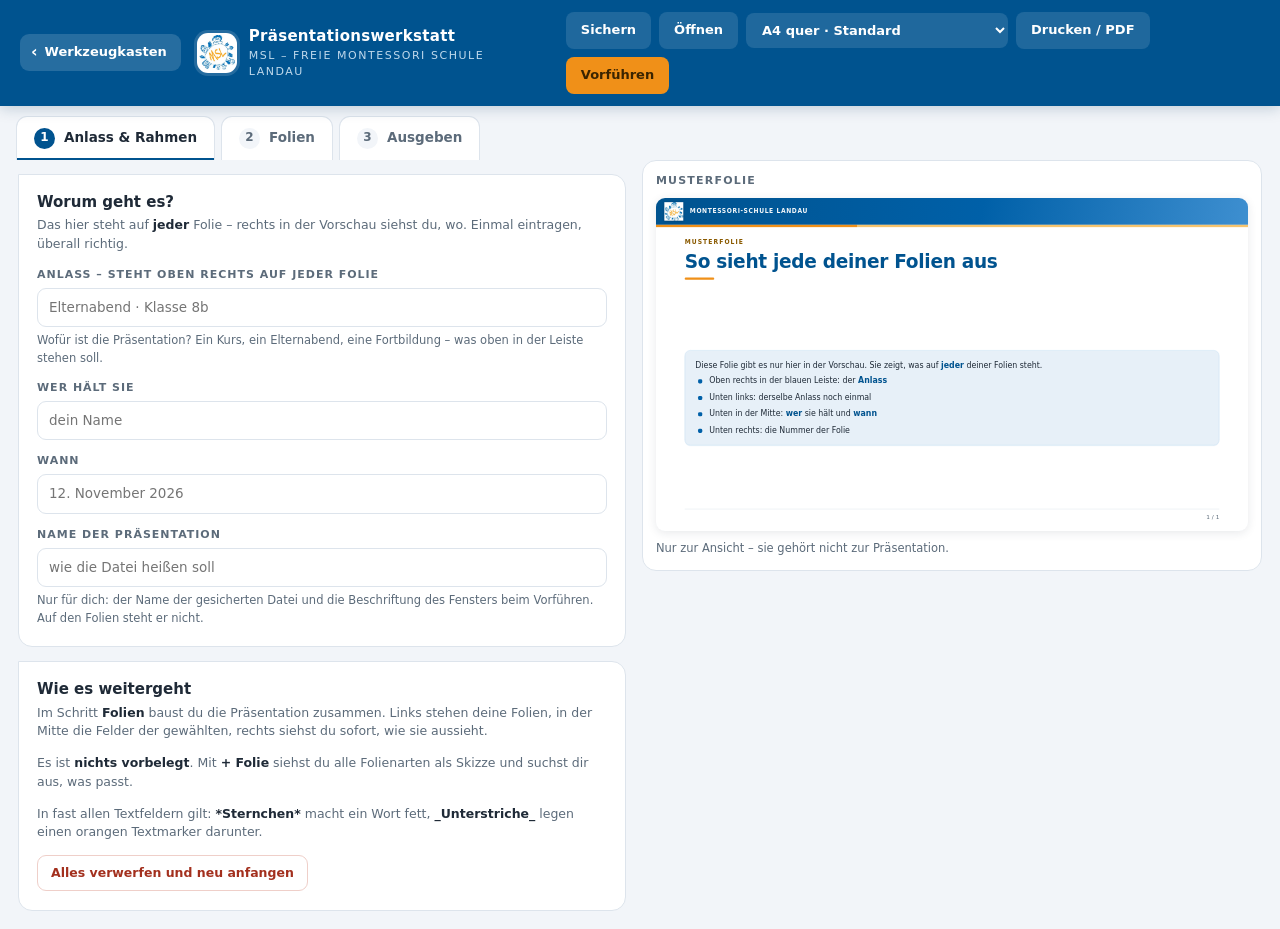
==== dienste/praesentation/index.html @ bc947eb4 "Filme laufen beim Vorfuehren, und Sichern packt ein ZIP Peters Testlauf hat zwei Stellen aufgedeckt," ====
<!DOCTYPE html>
<html lang="de">
<head>
<meta charset="utf-8">
<meta name="viewport" content="width=device-width, initial-scale=1">
<title>Präsentationswerkstatt</title>
<!-- Erst das Haus (Farben, Kopfleiste), dann das Eigene. -->
<link rel="stylesheet" href="../../haus/haus.css">
<link rel="stylesheet" href="app.css">
</head>
<body>

<div id="app">

  <header class="leiste">
    <div class="navi">
      <a class="zurueck" href="../../index.html">
        <span class="pfeil">&lsaquo;</span><span class="wort">Werkzeugkasten</span>
      </a>
      <a class="marke" href="../../index.html" title="Zur Startseite">
        <img id="marke-logo" alt="MSL">
        <div>
          <strong>Präsentationswerkstatt</strong>
          <em>MSL &ndash; Freie Montessori Schule Landau</em>
        </div>
      </a>
    </div>
    <div class="knoepfe">
      <button id="btn-sichern" class="still" title="Die ganze Präsentation als Datei sichern">Sichern</button>
      <button id="btn-oeffnen" class="still" title="Eine gesicherte Präsentation wieder laden">Öffnen</button>
      <input type="file" id="datei" accept=".json,application/json" hidden>
      <select id="format" title="Papierformat für den Ausdruck"></select>
      <button id="btn-drucken" class="still">Drucken / PDF</button>
      <button id="btn-vorfuehren" class="haupt" title="Öffnet die Präsentation in einem neuen Fenster">Vorführen</button>
    </div>
  </header>

  <!-- Kein Assistent, der gängelt: man darf jederzeit überall hin. -->
  <nav class="schritte" id="schritte">
    <button data-schritt="rahmen" class="an"><span class="zahl">1</span> Anlass &amp; Rahmen</button>
    <button data-schritt="folien"><span class="zahl">2</span> Folien</button>
    <button data-schritt="ausgeben"><span class="zahl">3</span> Ausgeben</button>
  </nav>

  <main class="werkstatt" id="werkstatt" data-schritt="rahmen">

    <!-- ---------- Die Folienliste, nur im Schritt 2 ---------- -->
    <aside class="folienleiste" data-fuer="folien" hidden>
      <div class="leistenkopf">
        <h2>Deine Folien</h2>
        <button id="btn-folie-neu" class="werkzeug-haupt" title="Eine Folie hinzufügen">+ Folie</button>
      </div>
      <p class="hinweis klein">
        Anklicken zum Bearbeiten, mit den Pfeilen umsortieren.
        Eine neue Folie kommt hinter die gerade gewählte.
      </p>
      <ol class="folienliste" id="folienliste"></ol>
    </aside>

    <!-- ---------- Die Felder ---------- -->
    <section class="arbeit">

      <!-- Schritt 1 -->
      <div class="block" data-fuer="rahmen">
        <h2>Worum geht es?</h2>
        <p class="hinweis">
          Das hier steht auf <b>jeder</b> Folie &ndash; rechts in der
          Vorschau siehst du, wo. Einmal eintragen, überall richtig.
        </p>
        <div class="feld">
          <label for="r-anlass">Anlass &ndash; steht oben rechts auf jeder Folie</label>
          <input type="text" id="r-anlass" placeholder="Elternabend &middot; Klasse 8b">
          <p class="hinweis klein">
            Wofür ist die Präsentation? Ein Kurs, ein Elternabend, eine
            Fortbildung &ndash; was oben in der Leiste stehen soll.
          </p>
        </div>
        <div class="feld">
          <label for="r-lehrkraft">Wer hält sie</label>
          <input type="text" id="r-lehrkraft" placeholder="dein Name">
        </div>
        <div class="feld">
          <label for="r-datum">Wann</label>
          <input type="text" id="r-datum" placeholder="12. November 2026">
        </div>
        <div class="feld">
          <label for="r-titel">Name der Präsentation</label>
          <input type="text" id="r-titel" placeholder="wie die Datei heißen soll">
          <p class="hinweis klein">
            Nur für dich: der Name der gesicherten Datei und die
            Beschriftung des Fensters beim Vorführen. Auf den Folien
            steht er nicht.
          </p>
        </div>
      </div>

      <div class="block" data-fuer="rahmen">
        <h2>Wie es weitergeht</h2>
        <p class="hinweis">
          Im Schritt <b>Folien</b> baust du die Präsentation zusammen.
          Links stehen deine Folien, in der Mitte die Felder der
          gewählten, rechts siehst du sofort, wie sie aussieht.
        </p>
        <p class="hinweis">
          Es ist <b>nichts vorbelegt</b>. Mit <b>+ Folie</b> siehst du
          alle Folienarten als Skizze und suchst dir aus, was passt.
        </p>
        <p class="hinweis">
          In fast allen Textfeldern gilt: <b>*Sternchen*</b> macht ein
          Wort fett, <b>_Unterstriche_</b> legen einen orangen
          Textmarker darunter.
        </p>
        <button id="btn-ganz-neu" class="werkzeug-warn">Alles verwerfen und neu anfangen</button>
      </div>

      <!-- Schritt 2: die Felder der gewählten Folie, gebaut von app.js -->
      <div class="block" data-fuer="folien" id="folien-editor"></div>

      <!-- Schritt 3 -->
      <div class="block" data-fuer="ausgeben">
        <h2>Vorführen</h2>
        <p class="hinweis">
          <b>Vorführen</b> oben rechts öffnet die fertige Präsentation in
          einem neuen Fenster &ndash; genau so, wie sie auch als Datei
          aussieht. Weiter geht es mit <b>Pfeiltaste</b>, <b>Leertaste</b>
          oder einem Klick irgendwohin.
        </p>
        <p class="hinweis">
          <b>F</b> schaltet auf Vollbild, <b>O</b> zeigt die Übersicht aller
          Folien zum Anspringen, <b>Esc</b> schließt sie wieder.
        </p>
        <p class="hinweis">
          Folien, bei denen du <b>nacheinander aufdecken</b> angehakt hast,
          zeigen ihre Karten einzeln &ndash; jeder Tastendruck eine mehr.
        </p>
      </div>

      <div class="block" data-fuer="ausgeben">
        <h2>Weitergeben und ausdrucken</h2>
        <p class="hinweis">
          <b>Als HTML sichern</b> macht eine einzige Datei, die überall per
          Doppelklick läuft &ndash; ohne Internet, ohne Programm, auch auf
          einem fremden Rechner. Das ist der Weg, eine Präsentation
          weiterzugeben.
        </p>
        <button id="btn-html" class="werkzeug-haupt">Als HTML sichern</button>
        <p class="hinweis" style="margin-top:14px">
          Für Papier oben rechts das Format wählen, dann <b>Drucken / PDF</b>.
          Im Druckdialog: Ziel <b>Als PDF speichern</b>, Ränder <b>keine</b>,
          <b>Hintergrundgrafiken</b> anhaken.
        </p>
        <p class="hinweis">
          Eine Folie ist 16:9, ein A4-Blatt nicht. Auf A4 quer bleibt
          deshalb oben und unten ein weißer Streifen. Wer das nicht
          möchte, nimmt das Format <b>16:9 randlos</b>.
        </p>
        <p class="hinweis">
          Auf dem iPad bitte nicht Safari zum Drucken nehmen &ndash;
          <b>Firefox</b> macht es richtig. Die Erklärung dazu steht unten
          auf der Startseite des Stundenplans.
        </p>
        <p class="hinweis">
          <b>Mit Film:</b> Ein Video bleibt eine eigene Datei &ndash; es wäre
          zu groß, um in der Präsentation zu stecken. Dann kommt beim Sichern
          ein <b>ZIP</b> heraus. Einmal entpacken (Rechtsklick &rarr; Alle
          extrahieren), und alles steht richtig beieinander: die HTML-Datei
          und daneben ein Ordner <b>medien</b> mit dem Film. Beides zusammen
          lassen. Auf dem Ausdruck erscheint das Standbild.
        </p>
      </div>

      <div class="block" data-fuer="ausgeben">
        <h2>Als Vorlage behalten</h2>
        <p class="hinweis">
          Die Werkstatt fängt bewusst leer an. Wenn du einen Aufbau
          hast, den du immer wieder benutzt &ndash; einen Elternabend,
          eine Kursvorstellung, eine Fortbildung &ndash;, dann lege ihn
          einmal an und sichere ihn hier als <b>Vorlage</b>. Beim
          nächsten Mal überschreibst du nur noch die Texte.
        </p>
        <p class="hinweis klein">
          Vorlagen liegen in diesem Browser. Zum Weitergeben an eine
          Kollegin <b>Vorlage als Datei</b> benutzen &ndash; die Datei lässt
          sich per Mail verschicken und hier wieder einlesen. Eingefügte
          Bilder sind darin enthalten; mit vielen Bildern wird die Datei
          entsprechend groß.
        </p>
        <div class="werkzeuge">
          <button id="btn-vorlage-merken" class="werkzeug-haupt">Als Vorlage merken</button>
          <button id="btn-vorlage-datei">Vorlage als Datei</button>
          <button id="btn-vorlage-laden">Vorlage einlesen</button>
          <input type="file" id="vorlage-datei" accept=".json,application/json" hidden>
        </div>
        <div class="vorlagenliste" id="vorlagenliste"></div>
      </div>

      <div class="block" data-fuer="ausgeben">
        <h2>Wo das alles liegt</h2>
        <p class="hinweis">
          Auf diesem Rechner, in diesem Browser &ndash; und sonst nirgends.
          Es gibt keinen Server, der etwas entgegennimmt, und kein Konto.
          Wer die Präsentation woanders braucht, nimmt <b>Sichern</b> oder
          <b>Als HTML sichern</b> und hat sie als Datei.
        </p>
      </div>

    </section>

    <!-- ---------- Die Vorschau ---------- -->
    <aside class="schau">
      <div class="schaukopf">
        <span class="wort" id="schau-titel">Vorschau</span>
        <span class="schau-nr" id="schau-nr"></span>
      </div>
      <div class="schaukasten" id="schaukasten"></div>
      <p class="hinweis klein" id="schau-fuss"></p>
    </aside>

  </main>

</div>

<!-- Die Auswahl der Folienart: Skizze, Name, ein Satz dazu.
     Eine Lehrkraft soll SEHEN, was sie bekommt, und nicht aus
     einem Fachbegriff raten müssen.                          -->
<div class="galerie" id="galerie" hidden>
  <div class="galeriekasten">
    <div class="galeriekopf">
      <h2 id="galerie-titel">Was für eine Folie soll es werden?</h2>
      <button id="galerie-zu" title="Schließen">&times;</button>
    </div>
    <div class="galerierost" id="galerierost"></div>
  </div>
</div>

<!-- Die Auswahl einer Seite aus einem PDF. Miniaturen statt einer
     Zahl zum Eintippen: man weiß meistens nicht, welche Seite man
     braucht – man erkennt sie. -->
<div class="galerie" id="pdfwahl" hidden>
  <div class="galeriekasten">
    <div class="galeriekopf">
      <div>
        <h2 id="pdf-titel">Welche Seite?</h2>
        <p class="hinweis klein" id="pdf-notiz" style="margin:4px 0 0"></p>
      </div>
      <button id="pdf-zu" title="Schließen">&times;</button>
    </div>
    <div class="pdfrost" id="pdfrost"></div>
  </div>
</div>

<!-- Die Dateiwähler liegen einmal hier und werden von dem Feld
     benutzt, das gerade dran ist – siehe app.js. Beim Bild ist
     auch PDF erlaubt: daraus wird dann eine Seite. -->
<input type="file" id="bild-datei" accept="image/*,application/pdf,.pdf" hidden>
<input type="file" id="video-datei" accept="video/*" hidden>

<div id="druck"></div>
<style id="folienstil"></style>
<style id="seitenformat"></style>

<!-- Erst das Logo und die gemeinsamen Druckregeln aus dem Haus,
     dann die Vorgaben, dann Bauer, Motor, Speicher und zuletzt die
     Bedienung. Klassische Skripte in fester Reihenfolge – daten.js
     muss stehen, bevor irgendjemand VORTRAG liest.               -->
<script src="../../haus/marke.js"></script>
<script src="../../haus/drucken.js"></script>
<script src="daten.js"></script>
<script src="folien-design.js"></script>
<script src="bausteine.js"></script>
<script src="vorfuehren.js"></script>
<script src="speicher.js"></script>
<script src="packen.js"></script>
<script src="app.js"></script>

</body>
</html>
---- haus/haus.css ----
/* ============================================================
   HAUS.CSS  –  die Hausfarben der MSL und die Teile, die auf
   jeder Seite gleich aussehen: Kopfleiste, Kachel, Fußnote.

   Das ist die EINZIGE Datei, die sich alle Werkzeuge teilen.
   Was nur ein Werkzeug betrifft, steht in dessen eigenem CSS.

   Die Farben stammen aus dem Schullogo: das Blau der Kinder
   ringsum, das Orange des Schriftzugs in der Mitte.
   ============================================================ */

:root{
  /* ---- Hausfarben ----
     msl-blau       die Erkennungsfarbe, für Flächen und Kacheln
     msl-blau-tief  eine Spur dunkler – nur darauf ist auch kleine
                    weiße Schrift sicher lesbar (8:1 statt 6,5:1),
                    deshalb trägt sie die Kopfleiste
     msl-orange     Akzent: Knopf, Punkt, Markierung.
                    NIEMALS als Schrift auf Weiß – das Verhältnis
                    liegt bei 2,4:1 und ist nicht lesbar.
                    Auf Orange gehört dunkler Text.               */
  --msl-blau:#0060A8;
  --msl-blau-tief:#00538F;
  --msl-blau-hell:#E7F0F8;
  --msl-orange:#F09018;
  --msl-orange-warm:#FFA733;
  --msl-orange-hell:#FDF0DD;

  /* ---- Grundtöne ---- */
  --ink:#1F2A37;
  --muted:#5C6B7A;
  --linie:#DDE4EC;
  --flaeche:#F2F5F9;

  /* Die Werkzeuge sprechen von „Akzent“, nicht von Blau –
     so lässt sich die Hausfarbe hier einmal ändern.        */
  --akzent:var(--msl-blau-tief);
  --akzent-hell:var(--msl-blau-hell);
}

*{ box-sizing:border-box; margin:0; padding:0; }

body{
  font-family:"Segoe UI Variable Text","Segoe UI",system-ui,sans-serif;
  color:var(--ink); background:var(--flaeche);
  font-size:14px; line-height:1.45;
}
button, select, input, textarea{ font:inherit; color:inherit; }

/* ---------- Kopfleiste ---------- */
/* Die blaue Fläche geht über die ganze Breite, ihr Inhalt steht aber
   bündig über dem Seiteninhalt – deshalb dasselbe Maß wie .seite.    */
.leiste{
  display:flex; align-items:center; justify-content:space-between; gap:16px;
  padding:12px max(20px, calc((100% - 1500px) / 2 + 24px));
  background:var(--msl-blau-tief); color:#fff;
  box-shadow:0 2px 14px rgba(0,53,90,.22);
}
/* Links in der Leiste: der Zurück-Knopf und daneben die Marke.
   Die Marke führt immer nach ganz oben (Startseite), der Knopf
   genau eine Ebene zurück – und sagt dazu, wohin.              */
.navi{ display:flex; align-items:center; gap:14px; min-width:0; }

.zurueck{
  display:inline-flex; align-items:center; gap:7px; flex:none;
  padding:9px 14px 9px 11px; border-radius:9px;
  background:rgba(255,255,255,.15); color:#fff; text-decoration:none;
  font-size:13px; font-weight:600; white-space:nowrap;
  transition:background .15s;
}
.zurueck:hover{ background:rgba(255,255,255,.28); }
.zurueck:focus-visible{ outline:2px solid #fff; outline-offset:2px; }
.zurueck .pfeil{ font-size:16px; line-height:1; margin-top:-2px; }

/* Ist die Marke ein Link, führt sie zur Startseite. */
.marke{ display:flex; align-items:center; gap:12px;
        text-decoration:none; color:inherit; border-radius:12px;
        padding:2px 6px 2px 2px; transition:background .15s; }
a.marke:hover{ background:rgba(255,255,255,.10); }
a.marke:focus-visible{ outline:2px solid #fff; outline-offset:2px; }
.marke img{
  width:40px; height:40px; flex:none; display:block;
  border-radius:11px; background:#fff; padding:2px; object-fit:contain;
  box-shadow:0 0 0 3px rgba(255,255,255,.14);
}
.marke strong{ display:block; font-size:15px; letter-spacing:.02em; }
.marke em{
  display:block; font-style:normal; font-size:11px; color:#BFD9EC;
  letter-spacing:.14em; text-transform:uppercase;
}

/* ---------- Kachelseite ----------
   Die Form, die die Startseite und die Stufenauswahl teilen:
   Überschrift, ein Satz Erklärung, darunter die Kacheln.
   Bewusst eine Klasse und kein nacktes <main> – die Werkstatt
   selbst hat ein ganz anderes <main> und soll unberührt bleiben. */
.seite{
  width:100%; max-width:1500px; margin:0 auto;
  padding:48px 24px 44px;
  display:flex; flex-direction:column; gap:30px;
}
.einstieg h1{ font-size:27px; line-height:1.25; letter-spacing:-.01em; }
.einstieg p{ margin-top:10px; color:var(--muted); max-width:52ch; }

/* ---------- Kacheln ----------
   Trägt die Startseite und die Stufenauswahl im Stundenplan. */
/* auto-FILL, nicht auto-fit: die Kachel behält ihre Größe, egal ob
   zwei oder zwanzig danebenstehen. Sonst würden zwei Kacheln sich
   über die ganze Breite aufblasen. Bei 1366 px passen fünf in eine
   Zeile, danach geht es einfach in der nächsten weiter.          */
.kacheln{
  display:grid; gap:18px;
  grid-template-columns:repeat(auto-fill, minmax(240px, 1fr));
}
.kachel{
  display:flex; flex-direction:column; gap:5px;
  padding:24px 22px 20px; border-radius:16px;
  background:#fff; border:1px solid var(--linie);
  text-decoration:none; color:inherit;
  box-shadow:0 1px 3px rgba(31,42,55,.05);
  transition:transform .15s, box-shadow .15s, border-color .15s;
}
a.kachel:hover{
  transform:translateY(-3px);
  border-color:var(--msl-blau);
  box-shadow:0 10px 26px rgba(0,53,90,.15);
}
a.kachel:focus-visible{ outline:3px solid var(--msl-blau); outline-offset:3px; }

.kachel .stufe{ font-size:19px; font-weight:700; letter-spacing:-.01em; }
.kachel .thema{
  font-size:11px; letter-spacing:.14em; text-transform:uppercase;
  color:var(--muted);
}
.kachel .zustand{
  margin-top:auto; padding-top:0; align-self:flex-start;
  font-size:12px; font-weight:600;
  padding:5px 11px; border-radius:999px;
  background:var(--akzent-hell); color:var(--akzent);
}
/* Etwas Luft nach oben, auch wenn die Kachel gerade nicht hoch ist. */
.kachel .thema{ margin-bottom:12px; }

/* Was es noch nicht gibt: sichtbar, aber nicht anklickbar. */
.kachel.wartet{ background:#F7F9FC; border-style:dashed; box-shadow:none; }
.kachel.wartet .stufe{ color:var(--muted); }
.kachel.wartet .zustand{ background:#EBEFF5; color:var(--muted); }

.fussnote{ font-size:12px; color:var(--muted); }

/* ---------- Fußzeile mit ausklappbarem Hinweis ----------
   Benutzt bisher nur die Stufenauswahl des Stundenplans: die
   Eigenheiten der Apple-Geräte betreffen das Drucken, also das
   Werkzeug – nicht das ganze Haus. Deshalb steht dort nur ein
   kleiner Knopf; wer die Hinweise braucht, klickt.
   <details> statt Javascript – das klappt überall und auch, wenn die
   Seite von der Festplatte geöffnet wird.                          */
.fusszeile{ display:flex; flex-direction:column; gap:12px; align-items:flex-start; }

/* Volle Breite, damit die Blase darunter ihre 62 Zeichen ausnutzen
   darf – der Knopf selbst bleibt klein, er ist inline-flex. */
.geraetehinweis{ font-size:12px; width:100%; }
.geraetehinweis > summary{
  display:inline-flex; align-items:center; gap:8px; cursor:pointer;
  list-style:none; padding:7px 13px 7px 9px; border-radius:999px;
  border:1px solid var(--linie); background:#fff; color:var(--akzent);
  font-size:12px; font-weight:600; transition:.15s;
}
.geraetehinweis > summary::-webkit-details-marker{ display:none; }
.geraetehinweis > summary::before{
  content:"i"; flex:none;
  width:17px; height:17px; border-radius:50%;
  background:var(--akzent); color:#fff;
  font-size:11px; font-style:italic; font-weight:700;
  display:grid; place-items:center;
}
.geraetehinweis > summary:hover{ border-color:var(--msl-blau); background:var(--akzent-hell); }
.geraetehinweis > summary:focus-visible{ outline:2px solid var(--msl-blau); outline-offset:2px; }
.geraetehinweis[open] > summary{ background:var(--akzent-hell); border-color:var(--msl-blau); }

.blase{
  position:relative; margin-top:11px; max-width:62ch;
  background:#fff; border:1px solid var(--linie); border-radius:12px;
  padding:16px 18px 17px; box-shadow:0 6px 20px rgba(31,42,55,.10);
  color:var(--ink); font-size:13px; line-height:1.55;
}
/* Die Spitze zeigt auf den Knopf darüber. */
.blase::before{
  content:""; position:absolute; top:-7px; left:24px;
  width:12px; height:12px; background:#fff;
  border-left:1px solid var(--linie); border-top:1px solid var(--linie);
  transform:rotate(45deg);
}
.blase strong{ display:block; margin-bottom:6px; }
.blase p{ margin-bottom:10px; }
.blase p:last-child{ margin-bottom:0; }
.blase ol{ margin:0 0 10px 19px; }
.blase li{ margin-bottom:4px; }

/* ---------- Schmale Geräte ---------- */
@media (max-width:700px){
  .leiste{ padding:10px 14px; }
  .marke img{ width:34px; height:34px; }
  .marke strong{ font-size:14px; }
  .marke em{ font-size:10px; letter-spacing:.10em; }
  .seite{ padding:30px 16px 34px; gap:24px; }
  .navi{ gap:10px; }
  .einstieg h1{ font-size:23px; }
  .kachel{ padding:20px 18px 18px; }
  .kachel .zustand{ padding:8px 14px; font-size:13px; }
}

/* Erst auf dem Handy wird der Zurück-Knopf zum reinen Pfeil – das Wort
   ist der eigentliche Wert, es soll so lange wie möglich stehen bleiben. */
@media (max-width:520px){
  .zurueck{ padding:9px 12px; }
  .zurueck .wort{ display:none; }
}
---- dienste/praesentation/app.css ----
/* ============================================================
   APP.CSS  –  die Bedienoberfläche der Präsentationswerkstatt.

   Farben und Kopfleiste stehen im Haus (haus/haus.css), das
   Aussehen der Folie selbst in folien-design.js. Hier steht nur,
   wie man sie baut.
   ============================================================ */

/* Diese eine Zeile ist wichtiger, als sie aussieht.
   Die Schritte blenden Blöcke mit dem hidden-Attribut aus. Sobald
   ein solcher Block selbst ein "display" mitbringt – die Folienliste
   ist flex, die Auswahl der Folienart ist grid –, gewinnt das eigene
   CSS gegen das hidden des Browsers, und der Block bleibt sichtbar.
   Die Auswahl läge dann dauerhaft über der ganzen Werkstatt.     */
[hidden]{ display:none !important; }

.leiste{ position:sticky; top:0; z-index:40; }

.knoepfe{ display:flex; gap:8px; flex-wrap:wrap; align-items:center; }
.knoepfe select{
  background:rgba(255,255,255,.12); color:#fff; border:none; border-radius:8px;
  padding:9px 12px; font-size:13px; font-weight:600; cursor:pointer;
}
.knoepfe select option{ color:var(--ink); }
.knoepfe button{
  border:none; border-radius:8px; padding:9px 15px; cursor:pointer;
  font-size:13px; font-weight:600; transition:.15s;
}
button.still{ background:rgba(255,255,255,.12); color:#fff; }
button.still:hover{ background:rgba(255,255,255,.22); }
button.haupt{ background:var(--msl-orange); color:#3A2400; }
button.haupt:hover{ background:var(--msl-orange-warm); }
button:disabled{ opacity:.45; cursor:default; }

/* Diese Werkstatt hat FÜNF Knöpfe in der Kopfleiste – zwei mehr als
   die Sitzordnung. Gemessen: bei 1024 px (iPad quer) bricht die
   Reihe um, der Schulname geht auf zwei Zeilen und „Vorführen"
   rutscht in eine zweite Knopfzeile. Deshalb weicht der
   ausgeschriebene Name schon bei 1100 px und nicht erst bei 940.

   Die Regel steht bewusst hier und nicht in haus.css: die anderen
   Werkzeuge haben das Gedränge nicht und sollen davon nichts
   merken.                                                       */
@media (max-width:1100px){ .marke em{ display:none; } }

/* Und unter 820 px reicht auch das nicht mehr: dort bekommen die
   Knöpfe eine eigene Zeile unter der Marke, statt sich rechts
   daneben in zwei Reihen zu stapeln. Dieselbe Grenze wie in der
   Sitzordnung, aus demselben Grund.                            */
@media (max-width:820px){
  .leiste{ flex-wrap:wrap; gap:10px; }
  .knoepfe{ width:100%; }
  .knoepfe select{ flex:1; min-width:130px; }
}

/* ---------- Die drei Schritte ---------- */
.schritte{
  display:flex; gap:6px; padding:10px max(16px, calc((100% - 1900px)/2 + 18px)) 0;
  max-width:1900px; margin:0 auto; flex-wrap:wrap;
}
.schritte button{
  display:flex; align-items:center; gap:9px;
  border:1px solid var(--linie); background:#fff; color:var(--muted);
  border-radius:11px 11px 0 0; border-bottom:none;
  padding:11px 17px; cursor:pointer; font-size:13.5px; font-weight:600;
  transition:.15s;
}
.schritte button:hover{ background:var(--akzent-hell); color:var(--akzent); }
.schritte button .zahl{
  width:21px; height:21px; border-radius:50%; flex:none;
  background:var(--flaeche); color:var(--muted);
  font-size:12px; display:grid; place-items:center;
}
.schritte button.an{ background:#fff; color:var(--ink); box-shadow:0 -2px 0 var(--akzent) inset; }
.schritte button.an .zahl{ background:var(--akzent); color:#fff; }

/* ---------- Aufteilung ----------------------------------------
   Drei Spalten: links die Folien, in der Mitte die Felder der
   gewählten, rechts die Vorschau. Die Vorschau steht rechts und
   nicht unten, weil man beim Tippen hinsehen will, ohne zu rollen.

   Die Folienleiste gibt es nur im Schritt „Folien" – in den
   anderen beiden bleiben zwei Spalten übrig. Gesteuert über
   data-schritt am <main>.                                      */
/* Die Spalten stehen in "fr" und nicht in festen Breiten oder
   Prozent. Das ist der Grund: fr-Spalten teilen nur auf, was da ist,
   und können nie überlaufen – eine Mindestbreite in px täte das,
   sobald das Fenster schmaler wird als die Summe.

   Das Verhältnis ist bewusst fast eins zu eins. Zuerst war die
   Vorschau eine schmale Spalte am Rand; Peters Urteil beim ersten
   Testlauf: der Editor ist zu groß und die Vorschau zu klein. Die
   Eingabefelder brauchen keine 700 px Breite – die Folie schon,
   denn an ihr wird das Ergebnis beurteilt.                      */
.werkstatt{
  display:grid; gap:16px;
  grid-template-columns:minmax(0,1fr) minmax(0,1.02fr);
  padding:0 18px 18px; max-width:1900px; margin:0 auto;
  align-items:start;
}
.werkstatt[data-schritt="folien"]{
  grid-template-columns:232px minmax(0,1fr) minmax(0,1.12fr);
}
/* Sehr breite Fenster: die Eingabefelder werden nicht endlos breit,
   der gewonnene Platz gehört der Vorschau.                      */
@media (min-width:1700px){
  .werkstatt[data-schritt="folien"]{
    grid-template-columns:242px minmax(0,620px) minmax(0,1fr);
  }
  .werkstatt[data-schritt="rahmen"],
  .werkstatt[data-schritt="ausgeben"]{
    grid-template-columns:minmax(0,640px) minmax(0,1fr);
  }
}

.arbeit{ display:flex; flex-direction:column; gap:14px; min-width:0; }

.block{
  background:#fff; border-radius:0 14px 14px 14px; border:1px solid var(--linie);
  padding:17px 18px 19px;
}
.block h2{ font-size:15px; font-weight:700; margin-bottom:3px; }
.block h3{ font-size:13px; font-weight:700; margin-bottom:6px; color:var(--akzent); }
.hinweis{ font-size:12.5px; color:var(--muted); margin-bottom:13px; line-height:1.5; }
.hinweis:last-child{ margin-bottom:0; }
.hinweis b{ color:var(--ink); }
.hinweis.klein{ font-size:11.5px; }

/* ---------- Felder ---------- */
.feld{ margin-bottom:13px; }
.feld:last-child{ margin-bottom:0; }
.feld label{
  display:block; font-size:11px; font-weight:700; letter-spacing:.09em;
  text-transform:uppercase; color:var(--muted); margin-bottom:5px;
}
.feld input[type=text], .feld textarea, .feld select{
  width:100%; border:1px solid var(--linie); border-radius:9px;
  padding:9px 11px; font-size:13.5px; background:#fff;
}
.feld textarea{ resize:vertical; line-height:1.5; font-family:inherit; }
.feld textarea.fest{
  font-family:"Cascadia Mono",Consolas,"Courier New",monospace; font-size:12.5px;
}
.feld input:focus, .feld textarea:focus, .feld select:focus{
  outline:2px solid var(--msl-blau); outline-offset:1px; border-color:transparent;
}
.feld .hinweis{ margin:5px 0 0; }
.feld.schmal{ max-width:200px; }

.haken{ display:flex; align-items:center; gap:8px; font-size:13px; cursor:pointer; }
.haken input{ width:17px; height:17px; flex:none; accent-color:var(--msl-blau); }

.werkzeuge{ display:flex; gap:8px; flex-wrap:wrap; align-items:center; }
.werkzeuge button, button.werkzeug-haupt, button.werkzeug-warn{
  border:1px solid var(--linie); background:#fff; color:var(--ink);
  border-radius:9px; padding:8px 13px; cursor:pointer;
  font-size:12.5px; font-weight:600; transition:.15s;
}
.werkzeuge button:hover{ background:var(--akzent-hell); border-color:var(--msl-blau); }
button.werkzeug-haupt{ background:var(--akzent); border-color:var(--akzent); color:#fff; }
button.werkzeug-haupt:hover{ background:var(--msl-blau); }
button.werkzeug-warn{ color:#A3301E; border-color:#EFCFC9; }
button.werkzeug-warn:hover{ background:#FDF0ED; border-color:#A3301E; }

/* ---------- Die Folienliste ---------- */
.folienleiste{
  background:#fff; border:1px solid var(--linie); border-radius:0 14px 14px 14px;
  padding:14px 13px 15px; position:sticky; top:72px;
  max-height:calc(100vh - 92px); display:flex; flex-direction:column; gap:9px;
}
.leistenkopf{ display:flex; align-items:center; justify-content:space-between; gap:8px; }
.leistenkopf h2{ font-size:15px; font-weight:700; }

.folienliste{ list-style:none; overflow:auto; display:flex; flex-direction:column; gap:5px; }
.folienliste li{
  display:flex; align-items:center; gap:7px;
  border:1px solid var(--linie); border-radius:9px; padding:7px 8px 7px 9px;
  cursor:pointer; transition:.13s; background:#fff;
}
.folienliste li:hover{ border-color:var(--msl-blau); background:var(--akzent-hell); }
.folienliste li.dran{
  border-color:var(--akzent); background:var(--akzent-hell);
  box-shadow:inset 3px 0 0 var(--akzent);
}
.folienliste .nr{
  width:20px; height:20px; flex:none; border-radius:6px;
  background:var(--flaeche); color:var(--muted);
  font-size:11px; font-weight:700; display:grid; place-items:center;
}
.folienliste li.dran .nr{ background:var(--akzent); color:#fff; }
.folienliste .was{ flex:1; min-width:0; }
.folienliste .name{
  font-size:12.5px; font-weight:600; line-height:1.25;
  display:-webkit-box; -webkit-line-clamp:2; -webkit-box-orient:vertical; overflow:hidden;
}
.folienliste .art{ font-size:10px; color:var(--muted); letter-spacing:.06em;
                   text-transform:uppercase; margin-top:2px; }
.folienliste .griffe{ display:flex; flex-direction:column; gap:2px; flex:none; }
.folienliste .griffe button{
  border:none; background:transparent; color:var(--muted); cursor:pointer;
  width:19px; height:14px; border-radius:4px; font-size:10px; line-height:1; padding:0;
}
.folienliste .griffe button:hover{ background:var(--msl-blau); color:#fff; }

/* ---------- Der Editor einer Folie ---------- */
.editorkopf{
  display:flex; align-items:center; justify-content:space-between;
  gap:10px; margin-bottom:12px; flex-wrap:wrap;
}
.editorkopf .art{
  font-size:11px; font-weight:700; letter-spacing:.1em; text-transform:uppercase;
  color:var(--akzent); background:var(--akzent-hell);
  padding:4px 10px; border-radius:999px;
}

/* Die Karten einer Folie: jede ein eigener kleiner Kasten mit
   Griffen. Zusammengeklappt sieht man die Reihenfolge, aufgeklappt
   die Felder – bei sechs Karten wäre alles offen unübersichtlich. */
.kartenliste{ display:flex; flex-direction:column; gap:9px; margin-bottom:11px; }
.kartenkasten{ border:1px solid var(--linie); border-radius:11px; background:#FBFCFE; }
.kartenkopf{
  display:flex; align-items:center; gap:8px; padding:8px 9px 8px 11px; cursor:pointer;
}
.kartenkopf .pfeil{ font-size:10px; color:var(--muted); width:12px; flex:none;
                    transition:transform .15s; }
.kartenkasten.auf .kartenkopf .pfeil{ transform:rotate(90deg); }
.kartenkopf .titel{ flex:1; min-width:0; font-size:12.5px; font-weight:600;
                    white-space:nowrap; overflow:hidden; text-overflow:ellipsis; }
.kartenkopf .punkt{
  width:13px; height:13px; border-radius:4px; flex:none; border:1px solid var(--linie);
}
.kartenkopf .punkt.weiss{ background:#fff; }
.kartenkopf .punkt.blau{ background:#E7F0F8; border-color:#C4DFF2; }
.kartenkopf .punkt.orange{ background:#FDF0DD; border-color:#F3DCAF; }
.kartenkopf .punkt.voll{ background:#00538F; border-color:#00538F; }
.kartenkopf .griffe{ display:flex; gap:2px; flex:none; }
.kartenkopf .griffe button{
  border:none; background:transparent; color:var(--muted); cursor:pointer;
  width:22px; height:22px; border-radius:5px; font-size:11px; padding:0;
}
.kartenkopf .griffe button:hover{ background:var(--msl-blau); color:#fff; }
.kartenkopf .griffe button.weg:hover{ background:#A3301E; }
.kartenfelder{ padding:2px 11px 13px; display:none; }
.kartenkasten.auf .kartenfelder{ display:block; }

/* ---------- Das Bildfeld ---------- */
.bildwahl{ display:flex; gap:12px; align-items:flex-start; }
.bildschau{
  width:132px; height:76px; flex:none; border-radius:9px;
  border:1px solid var(--linie); background:var(--flaeche);
  display:grid; place-items:center; overflow:hidden;
}
.bildschau img{ width:100%; height:100%; object-fit:contain; display:block; }
.bildschau span{ font-size:10.5px; color:var(--muted); text-align:center; padding:0 6px; }
.bildknoepfe{ flex:1; min-width:0; display:flex; flex-wrap:wrap; gap:7px; align-items:flex-start; }
.bildknoepfe button{
  border:1px solid var(--linie); background:#fff; color:var(--ink);
  border-radius:9px; padding:7px 12px; cursor:pointer;
  font-size:12.5px; font-weight:600; transition:.15s;
}
.bildknoepfe button:hover{ background:var(--akzent-hell); border-color:var(--msl-blau); }
.bildknoepfe .hinweis{ width:100%; margin:0; }

/* ---------- Die Vorschau ----------------------------------------
   Klebt unter der Kopfleiste, damit sie beim Tippen sichtbar
   bleibt. 72 px sind die Höhe der Kopfleiste plus etwas Luft.   */
.schau{
  position:sticky; top:72px;
  background:#fff; border:1px solid var(--linie); border-radius:14px;
  padding:12px 13px 13px; display:flex; flex-direction:column; gap:9px;
}
.schaukopf{
  display:flex; align-items:baseline; justify-content:space-between; gap:10px;
  font-size:11px; font-weight:700; letter-spacing:.11em; text-transform:uppercase;
  color:var(--muted);
}
.schaukopf .schau-nr{ letter-spacing:.04em; }
/* Der Kasten hat die Form einer Folie (16:9) und bekommt sie
   hineinskaliert – die Höhe rechnet app.js aus der Breite.     */
.schaukasten{
  position:relative; overflow:hidden; border-radius:9px;
  background:var(--flaeche); box-shadow:0 2px 10px rgba(31,42,55,.10);
}
.schaukasten .folienrahmen{ position:absolute; left:0; top:0; }
.schau .hinweis{ margin:0; }

/* ---------- Die Auswahl der Folienart ---------- */
.galerie{
  position:fixed; inset:0; z-index:200; padding:26px;
  background:rgba(0,53,90,.55); display:grid; place-items:center;
  overflow:auto;
}
.galeriekasten{
  background:#fff; border-radius:16px; padding:20px 22px 24px;
  width:min(980px, 100%); box-shadow:0 24px 60px rgba(0,53,90,.35);
}
.galeriekopf{ display:flex; align-items:center; justify-content:space-between;
              gap:12px; margin-bottom:16px; }
.galeriekopf h2{ font-size:18px; font-weight:700; }
.galeriekopf button{
  border:none; background:var(--flaeche); color:var(--muted); cursor:pointer;
  width:32px; height:32px; border-radius:9px; font-size:19px; line-height:1;
}
.galeriekopf button:hover{ background:#A3301E; color:#fff; }
.galerierost{ display:grid; gap:14px; grid-template-columns:repeat(auto-fill,minmax(200px,1fr)); }
.galeriekachel{
  border:1px solid var(--linie); border-radius:12px; background:#fff;
  padding:12px 13px 14px; cursor:pointer; text-align:left;
  display:flex; flex-direction:column; gap:8px; transition:.15s;
}
.galeriekachel:hover{
  border-color:var(--msl-blau); box-shadow:0 8px 20px rgba(0,53,90,.14);
  transform:translateY(-2px);
}
.galeriekachel svg{ width:100%; height:auto; display:block; border-radius:6px; }
.galeriekachel .name{ font-size:14px; font-weight:700; }
.galeriekachel .was{ font-size:11.5px; color:var(--muted); line-height:1.45; }

/* ---------- Die Seitenauswahl aus einem PDF ----------
   Benutzt denselben Überlagerungskasten wie die Folienauswahl; nur
   der Rost darin ist enger, weil Seiten hochkant sind.          */
.pdfrost{
  display:grid; gap:12px; max-height:66vh; overflow:auto; padding:2px;
  grid-template-columns:repeat(auto-fill, minmax(150px, 1fr));
}
.pdfkachel{
  border:1px solid var(--linie); border-radius:10px; background:#fff;
  padding:8px; cursor:pointer; display:flex; flex-direction:column;
  align-items:center; gap:6px; transition:.15s;
}
.pdfkachel:hover{
  border-color:var(--msl-blau); box-shadow:0 6px 16px rgba(0,53,90,.16);
  transform:translateY(-2px);
}
/* Der Platz für die Miniatur steht von Anfang an – sonst springt
   der Rost, während die Seiten nach und nach fertig werden.     */
.pdfkachel .mini{
  width:100%; aspect-ratio:1 / 1.414; background:var(--flaeche);
  border-radius:5px; display:grid; place-items:center; overflow:hidden;
}
.pdfkachel .mini canvas{ max-width:100%; max-height:100%; display:block; }
.pdfkachel .nr{ font-size:11.5px; font-weight:600; color:var(--muted); }

/* Ein dunkler Vorschauplatz – für Videos, deren Standbild meist
   dunkel ist und auf hellem Grund schwebte.                     */
.bildschau.dunkel{ background:#22303C; }
.bildschau.dunkel span{ color:#C6D3DE; }

/* Wie die Dateien am Ende beieinanderliegen müssen. */
.meldung .baum{
  font-family:"Cascadia Mono",Consolas,"Courier New",monospace;
  font-size:12px; line-height:1.7; background:rgba(255,255,255,.6);
  border-radius:7px; padding:8px 11px; margin:8px 0;
}

/* ---------- Vorlagen ---------- */
.vorlagenliste{ display:flex; flex-direction:column; gap:6px; margin-top:12px; }
.vorlagenliste .vorlage{
  display:flex; align-items:center; gap:9px;
  border:1px solid var(--linie); border-radius:9px; padding:8px 9px 8px 11px;
}
.vorlagenliste .name{ flex:1; min-width:0; font-size:12.5px; font-weight:600; }
.vorlagenliste .wann{ font-size:11px; color:var(--muted); }
.vorlagenliste .leer{ font-size:12px; color:var(--muted); font-style:italic; }

/* Der leere Anfang. Er soll nicht wie ein Fehler aussehen, sondern
   sagen, was als Nächstes zu tun ist.                           */
.folienliste li.leer{ cursor:default; border-style:dashed; background:transparent; }
.schauleer{
  padding:26px 22px; border:1px dashed var(--linie); border-radius:9px;
  background:#fff; color:var(--muted); font-size:13px; line-height:1.55;
}
.schauleer p{ margin-bottom:8px; }
.schauleer p:last-child{ margin-bottom:0; }
.schauleer b{ color:var(--ink); }

/* ---------- Meldungen ---------- */
.meldung{
  border-radius:10px; padding:11px 13px; font-size:12.5px; line-height:1.5;
  margin-bottom:12px;
}
.meldung strong{ display:block; margin-bottom:3px; }
.meldung.gut{ background:#E7F6E2; color:#2C5A22; }
.meldung.schlecht{ background:#FDECE8; color:#8C2A1A; }
.meldung.hinweis{ background:var(--akzent-hell); color:var(--akzent); }

/* ---------- Nur beim Drucken ------------------------------------
   Die Werkstatt verschwindet, die Blätter treten hervor. Genau wie
   beim Stundenplan: gedruckt wird, was in #druck steht.         */
#druck{ display:none; }
@media print{
  #app, .galerie{ display:none !important; }
  #druck{ display:block; }
  body{ background:#fff; }
  .folienrahmen{ break-after:page; page-break-after:always; overflow:hidden; }
  .folienrahmen:last-child{ break-after:auto; page-break-after:auto; }
}

/* ---------- Schmalere Fenster ------------------------------------
   Ab hier wandert die Vorschau nach oben über die Arbeitsfläche.
   Sie bleibt klebrig, wird aber flacher – auf dem iPad quer ist
   die Höhe knapper als die Breite.                              */
@media (max-width:1239px){
  .werkstatt,
  .werkstatt[data-schritt="folien"]{
    grid-template-columns:222px minmax(0,1fr);
  }
  .werkstatt[data-schritt="rahmen"],
  .werkstatt[data-schritt="ausgeben"]{ grid-template-columns:minmax(0,1fr); }
  /* Über beide Spalten hinweg und nach ganz oben. */
  .schau{ grid-column:1 / -1; order:-1; position:static; }
  .schaukasten{ max-width:min(100%, 720px); }
}

@media (max-width:859px){
  .werkstatt,
  .werkstatt[data-schritt="folien"]{ grid-template-columns:minmax(0,1fr); padding:0 14px 16px; }
  /* Die Folienliste wird zu einer flachen Leiste, die man quer
     durchrollt – sonst nähme sie einspaltig den halben Bildschirm. */
  .folienleiste{ position:static; max-height:none; }
  .folienliste{ flex-direction:row; overflow-x:auto; padding-bottom:4px; }
  .folienliste li{ flex:none; width:190px; }
  .schaukasten{ max-width:none; }
  .galerie{ padding:12px; }
}
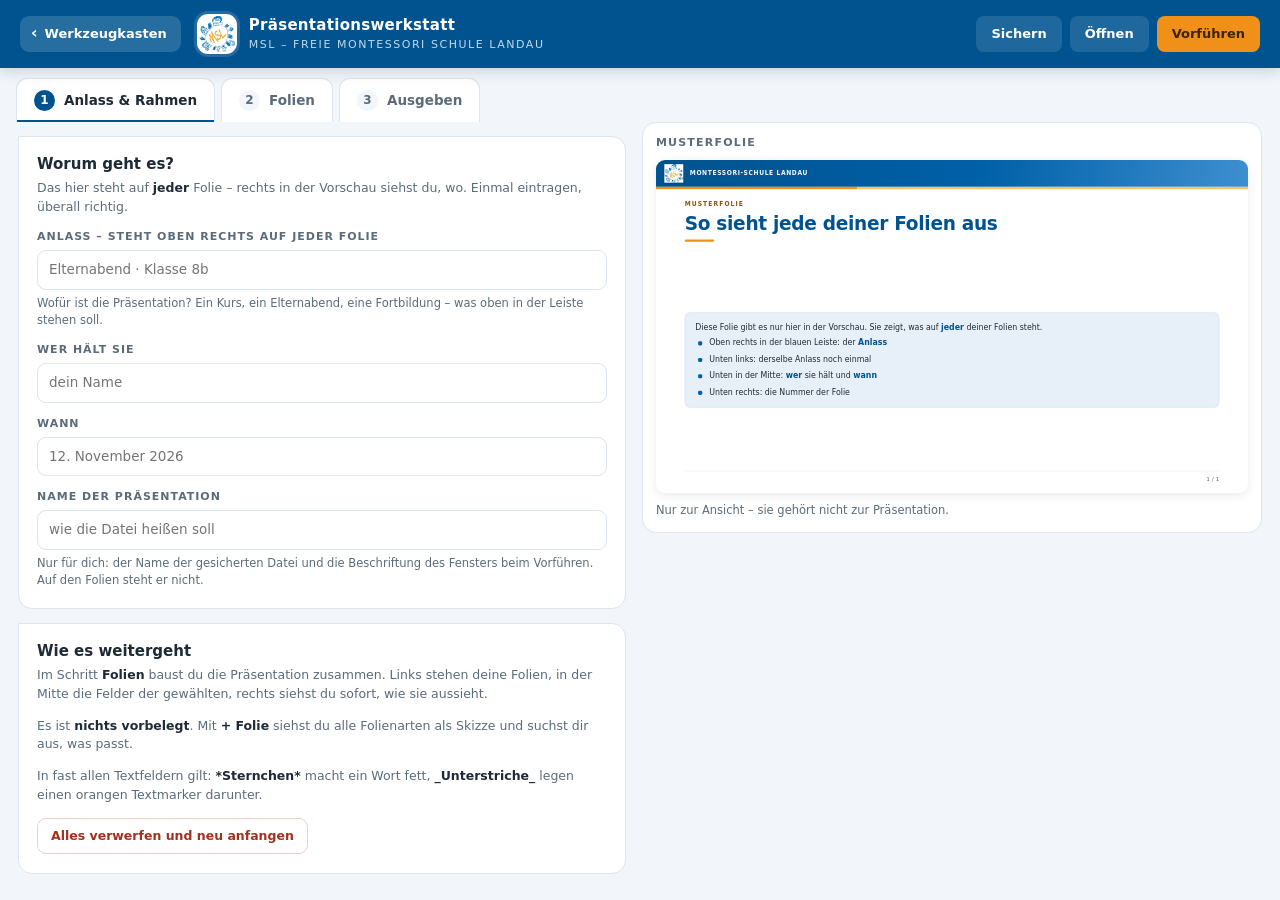
==== commit c99d617d: "Vorfuehrung in der Werkstatt, und der Ausgabe-Weg wird rund Peters Testlauf: "vorfuehren klappt nich" ====
--- a/dienste/praesentation/index.html
+++ b/dienste/praesentation/index.html
@@ -29,9 +29,8 @@
       <button id="btn-sichern" class="still" title="Die ganze Präsentation als Datei sichern">Sichern</button>
       <button id="btn-oeffnen" class="still" title="Eine gesicherte Präsentation wieder laden">Öffnen</button>
       <input type="file" id="datei" accept=".json,application/json" hidden>
-      <select id="format" title="Papierformat für den Ausdruck"></select>
-      <button id="btn-drucken" class="still">Drucken / PDF</button>
-      <button id="btn-vorfuehren" class="haupt" title="Öffnet die Präsentation in einem neuen Fenster">Vorführen</button>
+      <button id="btn-vorfuehren" class="haupt"
+              title="Die Präsentation formatfüllend zeigen">Vorführen</button>
     </div>
   </header>
 
@@ -116,57 +115,60 @@
       <!-- Schritt 2: die Felder der gewählten Folie, gebaut von app.js -->
       <div class="block" data-fuer="folien" id="folien-editor"></div>
 
-      <!-- Schritt 3 -->
+      <!-- Schritt 3 -----------------------------------------------
+           Drei Wege hinaus, nebeneinander und mit dem, was dabei
+           wirklich herauskommt. Vorher lagen Drucken und Format in
+           der Kopfleiste und das Sichern hier unten – Peter beim
+           Testen: "rund ist das nicht".                          -->
       <div class="block" data-fuer="ausgeben">
-        <h2>Vorführen</h2>
-        <p class="hinweis">
-          <b>Vorführen</b> oben rechts öffnet die fertige Präsentation in
-          einem neuen Fenster &ndash; genau so, wie sie auch als Datei
-          aussieht. Weiter geht es mit <b>Pfeiltaste</b>, <b>Leertaste</b>
-          oder einem Klick irgendwohin.
-        </p>
-        <p class="hinweis">
-          <b>F</b> schaltet auf Vollbild, <b>O</b> zeigt die Übersicht aller
-          Folien zum Anspringen, <b>Esc</b> schließt sie wieder.
-        </p>
-        <p class="hinweis">
-          Folien, bei denen du <b>nacheinander aufdecken</b> angehakt hast,
-          zeigen ihre Karten einzeln &ndash; jeder Tastendruck eine mehr.
-        </p>
-      </div>
-
-      <div class="block" data-fuer="ausgeben">
-        <h2>Weitergeben und ausdrucken</h2>
-        <p class="hinweis">
-          <b>Als HTML sichern</b> macht eine einzige Datei, die überall per
-          Doppelklick läuft &ndash; ohne Internet, ohne Programm, auch auf
-          einem fremden Rechner. Das ist der Weg, eine Präsentation
-          weiterzugeben.
-        </p>
-        <button id="btn-html" class="werkzeug-haupt">Als HTML sichern</button>
-        <p class="hinweis" style="margin-top:14px">
-          Für Papier oben rechts das Format wählen, dann <b>Drucken / PDF</b>.
+        <h2>Was drin ist</h2>
+        <div id="inhaltsbild" class="inhaltsbild"></div>
+      </div>
+
+      <div class="block ausgabe" data-fuer="ausgeben">
+        <h2><span class="weg">1</span> Zeigen</h2>
+        <p class="hinweis">
+          Formatfüllend, hier in diesem Fenster. Weiter mit
+          <b>Pfeiltaste</b>, <b>Leertaste</b> oder einem Klick irgendwohin;
+          <b>F</b> schaltet auf Vollbild, <b>O</b> zeigt alle Folien zum
+          Anspringen, <b>Esc</b> beendet.
+        </p>
+        <p class="hinweis">
+          Folien mit <b>nacheinander aufdecken</b> zeigen ihre Karten
+          einzeln &ndash; jeder Tastendruck eine mehr. Filme laufen mit.
+        </p>
+        <button id="btn-zeigen" class="werkzeug-haupt gross">Vorführen</button>
+      </div>
+
+      <div class="block ausgabe" data-fuer="ausgeben">
+        <h2><span class="weg">2</span> Weitergeben</h2>
+        <p class="hinweis">
+          Eine Datei, die überall per Doppelklick läuft &ndash; ohne
+          Internet, ohne Programm, auch auf einem fremden Rechner. Das ist
+          der Weg, eine Präsentation zu verschicken oder auf einen
+          USB-Stick zu legen.
+        </p>
+        <div id="ausgabe-was" class="ausgabe-was"></div>
+        <button id="btn-html" class="werkzeug-haupt gross">Zum Weitergeben sichern</button>
+      </div>
+
+      <div class="block ausgabe" data-fuer="ausgeben">
+        <h2><span class="weg">3</span> Drucken</h2>
+        <p class="hinweis">
+          Für Papier oder ein PDF zum Mitgeben. Filme erscheinen als
+          Standbild &ndash; ein Film auf Papier ist nun einmal ein Bild.
+        </p>
+        <div class="feld schmal">
+          <label for="format">Papierformat</label>
+          <select id="format"></select>
+        </div>
+        <p class="hinweis" id="formathinweis"></p>
+        <p class="hinweis">
           Im Druckdialog: Ziel <b>Als PDF speichern</b>, Ränder <b>keine</b>,
-          <b>Hintergrundgrafiken</b> anhaken.
-        </p>
-        <p class="hinweis">
-          Eine Folie ist 16:9, ein A4-Blatt nicht. Auf A4 quer bleibt
-          deshalb oben und unten ein weißer Streifen. Wer das nicht
-          möchte, nimmt das Format <b>16:9 randlos</b>.
-        </p>
-        <p class="hinweis">
-          Auf dem iPad bitte nicht Safari zum Drucken nehmen &ndash;
-          <b>Firefox</b> macht es richtig. Die Erklärung dazu steht unten
-          auf der Startseite des Stundenplans.
-        </p>
-        <p class="hinweis">
-          <b>Mit Film:</b> Ein Video bleibt eine eigene Datei &ndash; es wäre
-          zu groß, um in der Präsentation zu stecken. Dann kommt beim Sichern
-          ein <b>ZIP</b> heraus. Einmal entpacken (Rechtsklick &rarr; Alle
-          extrahieren), und alles steht richtig beieinander: die HTML-Datei
-          und daneben ein Ordner <b>medien</b> mit dem Film. Beides zusammen
-          lassen. Auf dem Ausdruck erscheint das Standbild.
-        </p>
+          <b>Hintergrundgrafiken</b> anhaken. Auf dem iPad bitte nicht
+          Safari nehmen &ndash; <b>Firefox</b> macht es richtig.
+        </p>
+        <button id="btn-drucken" class="werkzeug-haupt gross">Drucken / PDF</button>
       </div>
 
       <div class="block" data-fuer="ausgeben">
@@ -231,6 +233,15 @@
     </div>
     <div class="galerierost" id="galerierost"></div>
   </div>
+</div>
+
+<!-- Hier findet die Vorführung statt: eine Überlagerung über der
+     ganzen Werkstatt. Nicht in einem zweiten Fenster – dort sind die
+     Videos nicht abspielbar, weil ihre Adressen nur in dem Dokument
+     gelten, das sie erzeugt hat. Siehe vorfuehren.js. -->
+<div id="buehnenraum" hidden>
+  <div id="buehne"></div>
+  <button id="buehne-zu" title="Beenden (Esc)">&times;</button>
 </div>
 
 <!-- Die Auswahl einer Seite aus einem PDF. Miniaturen statt einer
--- a/dienste/praesentation/app.css
+++ b/dienste/praesentation/app.css
@@ -352,6 +352,43 @@
   font-size:12px; line-height:1.7; background:rgba(255,255,255,.6);
   border-radius:7px; padding:8px 11px; margin:8px 0;
 }
+
+/* ---------- Die drei Wege hinaus ---------- */
+.block.ausgabe h2{ display:flex; align-items:center; gap:9px; margin-bottom:8px; }
+.block.ausgabe h2 .weg{
+  width:22px; height:22px; flex:none; border-radius:50%;
+  background:var(--akzent); color:#fff;
+  font-size:12px; font-weight:700; display:grid; place-items:center;
+}
+button.gross{ padding:11px 18px; font-size:14px; margin-top:4px; }
+
+.inhaltsbild{ display:flex; flex-wrap:wrap; gap:8px; }
+.zaehlkachel{
+  background:var(--akzent-hell); color:var(--akzent);
+  border-radius:999px; padding:6px 14px; font-size:12.5px; font-weight:600;
+}
+.zaehlkachel b{ font-size:15px; margin-right:3px; }
+.inhaltsbild .hinweis{ width:100%; }
+
+/* Was beim Weitergeben herauskommt – als Dateibaum, damit man es
+   sieht statt es zu lesen.                                      */
+.ausgabe-was .baum, .meldung .baum{
+  font-family:"Cascadia Mono",Consolas,"Courier New",monospace;
+  font-size:12px; line-height:1.7; background:var(--flaeche);
+  border-radius:7px; padding:9px 12px; margin:0 0 10px;
+}
+.meldung .baum{ background:rgba(255,255,255,.6); margin:8px 0; }
+
+/* ---------- Der Vorführraum ----------
+   Liegt über der ganzen Werkstatt. Das meiste bringt der Motor
+   selbst mit (vorfuehren.js); hier steht nur der Schließknopf. */
+#buehne-zu{
+  position:fixed; right:18px; top:14px; z-index:60;
+  border:none; border-radius:50%; width:38px; height:38px;
+  background:rgba(255,255,255,.85); color:#00538F;
+  font-size:22px; line-height:1; cursor:pointer;
+}
+#buehne-zu:hover{ background:#fff; }
 
 /* ---------- Vorlagen ---------- */
 .vorlagenliste{ display:flex; flex-direction:column; gap:6px; margin-top:12px; }
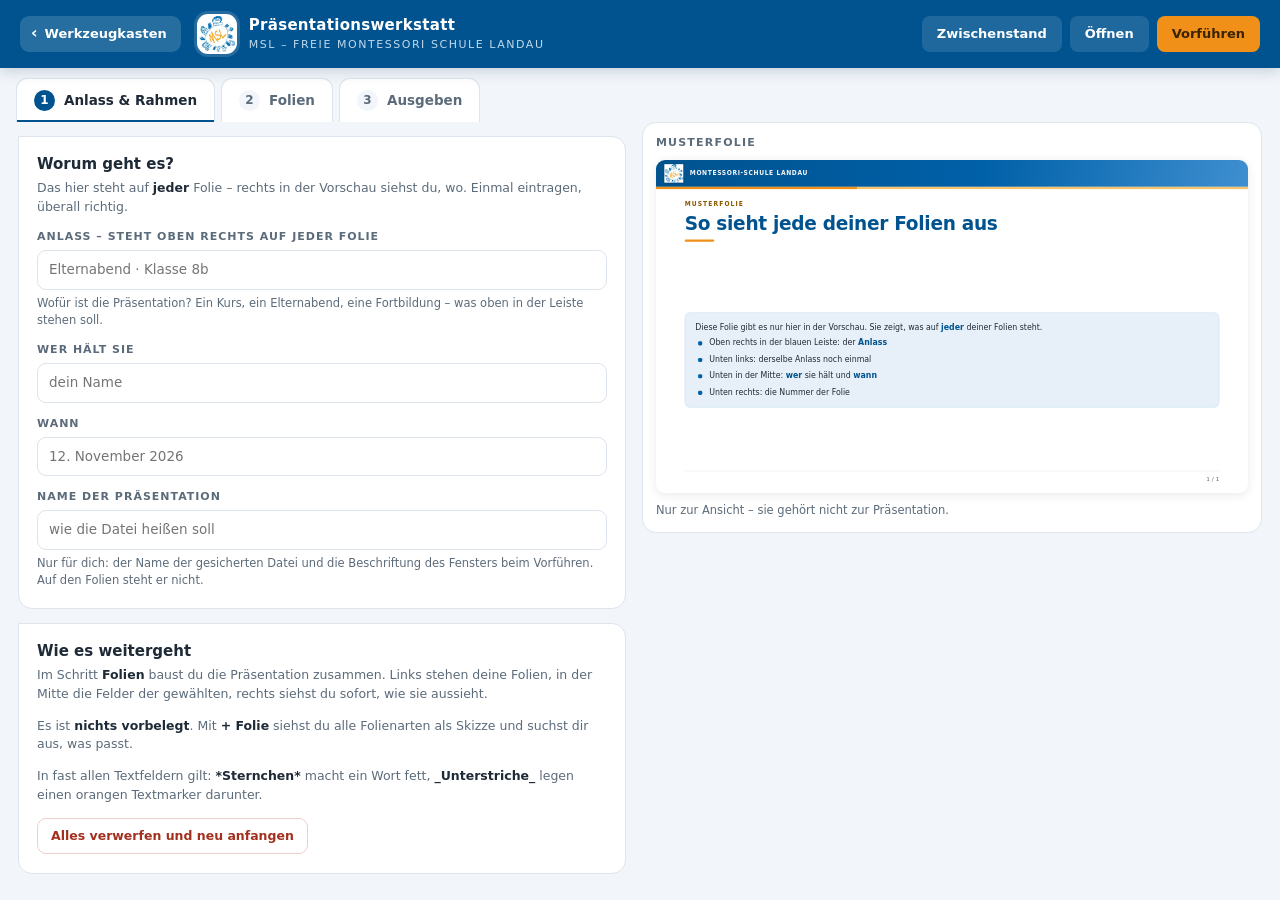
==== commit 901efbb3: "Filme ueberstehen das Neuladen, und die Knoepfe heissen, was sie tun Peters Testlauf: "geht beim ers" ====
--- a/dienste/praesentation/index.html
+++ b/dienste/praesentation/index.html
@@ -26,8 +26,13 @@
       </a>
     </div>
     <div class="knoepfe">
-      <button id="btn-sichern" class="still" title="Die ganze Präsentation als Datei sichern">Sichern</button>
-      <button id="btn-oeffnen" class="still" title="Eine gesicherte Präsentation wieder laden">Öffnen</button>
+      <!-- "Zwischenstand" und nicht "Sichern": das Ergebnis zum
+           Weitergeben entsteht in Schritt 3, und die beiden Wörter
+           waren nicht auseinanderzuhalten. -->
+      <button id="btn-sichern" class="still"
+              title="Den Arbeitsstand als Datei ablegen, um später weiterzuarbeiten">Zwischenstand</button>
+      <button id="btn-oeffnen" class="still"
+              title="Einen abgelegten Arbeitsstand wieder laden">Öffnen</button>
       <input type="file" id="datei" accept=".json,application/json" hidden>
       <button id="btn-vorfuehren" class="haupt"
               title="Die Präsentation formatfüllend zeigen">Vorführen</button>
@@ -149,7 +154,7 @@
           USB-Stick zu legen.
         </p>
         <div id="ausgabe-was" class="ausgabe-was"></div>
-        <button id="btn-html" class="werkzeug-haupt gross">Zum Weitergeben sichern</button>
+        <button id="btn-html" class="werkzeug-haupt gross">Ausgeben</button>
       </div>
 
       <div class="block ausgabe" data-fuer="ausgeben">
--- a/dienste/praesentation/app.css
+++ b/dienste/praesentation/app.css
@@ -369,6 +369,16 @@
 }
 .zaehlkachel b{ font-size:15px; margin-right:3px; }
 .inhaltsbild .hinweis{ width:100%; }
+
+/* Fehlt eine Filmdatei, steht hier nicht nur, DASS sie fehlt,
+   sondern gleich der Knopf, mit dem man sie nachreicht.        */
+.fehlt{
+  width:100%; margin-top:10px; padding:11px 13px; border-radius:10px;
+  background:#FDF0DD; border:1px solid #F3DCAF;
+}
+.fehlt p{ font-size:12.5px; line-height:1.55; color:#6B4E16; margin-bottom:9px; }
+.fehlt b{ color:#4A3610; }
+.fehlt button{ background:#fff; }
 
 /* Was beim Weitergeben herauskommt – als Dateibaum, damit man es
    sieht statt es zu lesen.                                      */
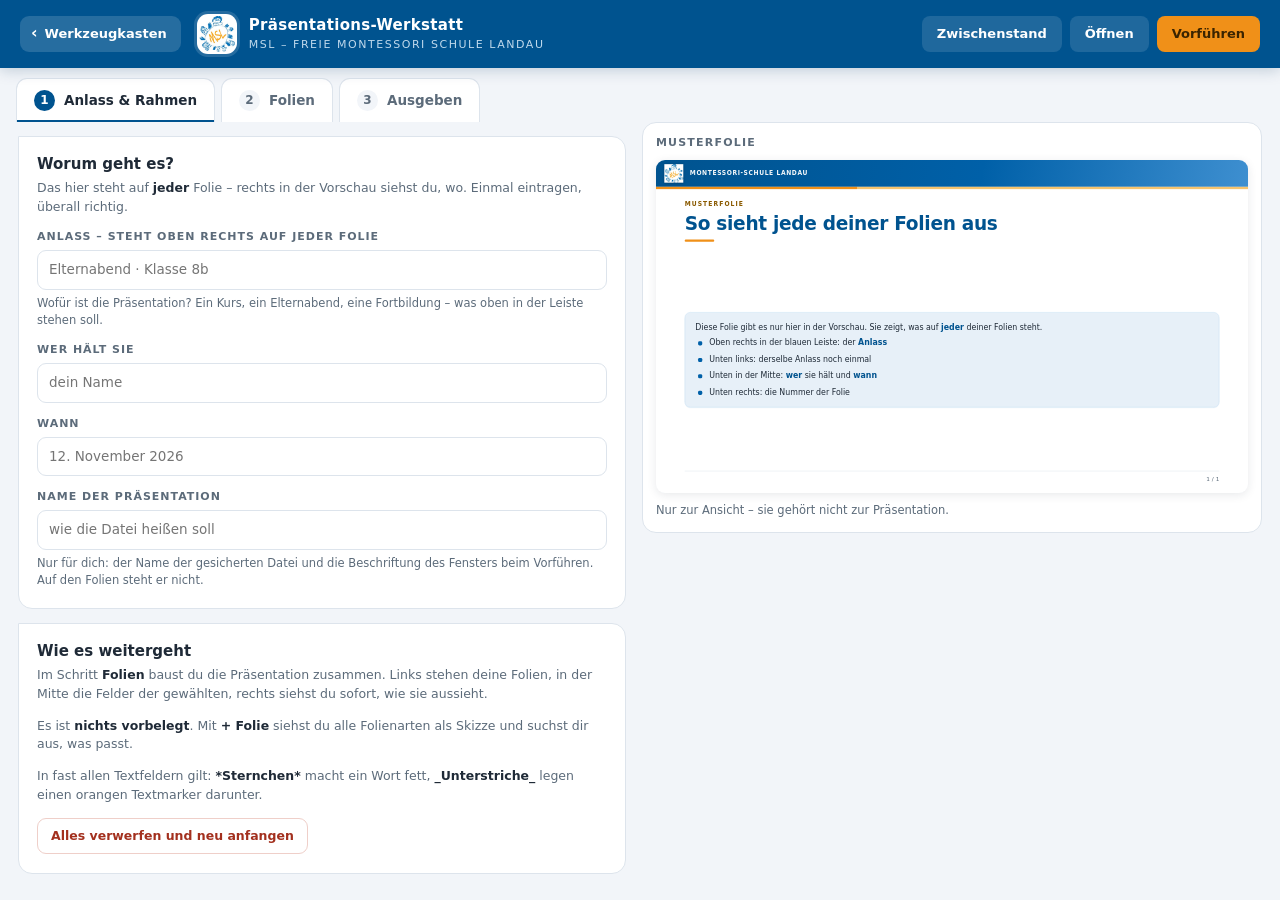
==== commit 0e46fe91: "Alle drei Werkzeuge heissen jetzt gleich: …-Werkstatt Peter beim Blick auf die Startseite: "das ist " ====
--- a/dienste/praesentation/index.html
+++ b/dienste/praesentation/index.html
@@ -3,7 +3,7 @@
 <head>
 <meta charset="utf-8">
 <meta name="viewport" content="width=device-width, initial-scale=1">
-<title>Präsentationswerkstatt</title>
+<title>Präsentations-Werkstatt</title>
 <!-- Erst das Haus (Farben, Kopfleiste), dann das Eigene. -->
 <link rel="stylesheet" href="../../haus/haus.css">
 <link rel="stylesheet" href="app.css">
@@ -20,7 +20,7 @@
       <a class="marke" href="../../index.html" title="Zur Startseite">
         <img id="marke-logo" alt="MSL">
         <div>
-          <strong>Präsentationswerkstatt</strong>
+          <strong>Präsentations-Werkstatt</strong>
           <em>MSL &ndash; Freie Montessori Schule Landau</em>
         </div>
       </a>
@@ -179,26 +179,23 @@
       <div class="block" data-fuer="ausgeben">
         <h2>Als Vorlage behalten</h2>
         <p class="hinweis">
-          Die Werkstatt fängt bewusst leer an. Wenn du einen Aufbau
-          hast, den du immer wieder benutzt &ndash; einen Elternabend,
-          eine Kursvorstellung, eine Fortbildung &ndash;, dann lege ihn
-          einmal an und sichere ihn hier als <b>Vorlage</b>. Beim
-          nächsten Mal überschreibst du nur noch die Texte.
-        </p>
-        <p class="hinweis klein">
-          Vorlagen liegen in diesem Browser. Zum Weitergeben an eine
-          Kollegin <b>Vorlage als Datei</b> benutzen &ndash; die Datei lässt
-          sich per Mail verschicken und hier wieder einlesen. Eingefügte
-          Bilder sind darin enthalten; mit vielen Bildern wird die Datei
-          entsprechend groß.
+          Die Werkstatt fängt bewusst leer an. Wenn du einen Aufbau hast,
+          den du immer wieder brauchst &ndash; einen Elternabend, eine
+          Kursvorstellung, eine Fortbildung &ndash;, dann lege ihn einmal an
+          und sichere ihn als <b>Vorlage</b>. Beim nächsten Mal öffnest du
+          sie und überschreibst nur noch die Texte.
+        </p>
+        <p class="hinweis">
+          Eine Vorlage ist eine <b>Datei</b> bei dir &ndash; dort, wo du sie
+          ablegst. Damit kannst du sie auch einer Kollegin schicken, und sie
+          ist nicht weg, wenn jemand den Browser aufräumt. Eingefügte Bilder
+          sind enthalten; mit vielen Bildern wird die Datei entsprechend groß.
         </p>
         <div class="werkzeuge">
-          <button id="btn-vorlage-merken" class="werkzeug-haupt">Als Vorlage merken</button>
-          <button id="btn-vorlage-datei">Vorlage als Datei</button>
-          <button id="btn-vorlage-laden">Vorlage einlesen</button>
+          <button id="btn-vorlage-datei" class="werkzeug-haupt">Als Vorlage sichern</button>
+          <button id="btn-vorlage-laden">Vorlage öffnen</button>
           <input type="file" id="vorlage-datei" accept=".json,application/json" hidden>
         </div>
-        <div class="vorlagenliste" id="vorlagenliste"></div>
       </div>
 
       <div class="block" data-fuer="ausgeben">
@@ -206,8 +203,13 @@
         <p class="hinweis">
           Auf diesem Rechner, in diesem Browser &ndash; und sonst nirgends.
           Es gibt keinen Server, der etwas entgegennimmt, und kein Konto.
-          Wer die Präsentation woanders braucht, nimmt <b>Sichern</b> oder
-          <b>Als HTML sichern</b> und hat sie als Datei.
+        </p>
+        <p class="hinweis">
+          Der Browser merkt sich den Stand nur, damit du nach dem Schließen
+          weitermachen kannst. Verlass dich nicht darauf: was bleiben soll,
+          gehört als <b>Datei</b> zu dir &ndash; <b>Zwischenstand</b> zum
+          Weiterarbeiten, <b>Ausgeben</b> zum Weitergeben, <b>Als Vorlage
+          sichern</b> für das nächste Mal.
         </p>
       </div>
 
--- a/haus/haus.css
+++ b/haus/haus.css
@@ -89,6 +89,39 @@
   letter-spacing:.14em; text-transform:uppercase;
 }
 
+/* ---------- Datenschutz und Impressum ----------
+   Rechts oben in der Kopfleiste, klein und ohne Nachdruck. Sie
+   gehören dazu, aber sie sind nicht das, wofür jemand herkommt –
+   deshalb kein Kasten zwischen den Kacheln.                    */
+.rechtliches{ display:flex; gap:16px; flex:none; }
+.rechtliches a{
+  color:#BFD9EC; text-decoration:none; font-size:12px;
+  padding:4px 2px; border-bottom:1px solid transparent; transition:.15s;
+}
+.rechtliches a:hover{ color:#fff; border-bottom-color:rgba(255,255,255,.5); }
+.rechtliches a:focus-visible{ outline:2px solid #fff; outline-offset:2px; }
+@media (max-width:520px){ .rechtliches{ gap:12px; } }
+
+/* ---------- Die Textseiten (Datenschutz, Impressum) ----------
+   Schlicht: eine Spalte, ruhig zu lesen, nichts zu bedienen.   */
+.text{
+  width:100%; max-width:760px; margin:0 auto;
+  padding:44px 24px 60px;
+}
+.text h1{ font-size:26px; line-height:1.25; margin-bottom:8px; }
+.text h2{ font-size:17px; margin:30px 0 8px; color:var(--akzent); }
+.text p{ margin-bottom:12px; }
+.text p.vorspann{ color:var(--muted); margin-bottom:26px; }
+.text ul{ margin:0 0 14px 20px; }
+.text li{ margin-bottom:6px; }
+.text .kasten{
+  background:#fff; border:1px solid var(--linie); border-radius:12px;
+  padding:18px 20px; margin-bottom:16px;
+}
+.text .kasten p:last-child{ margin-bottom:0; }
+.text .leise{ font-size:12.5px; color:var(--muted); }
+.text a{ color:var(--akzent); }
+
 /* ---------- Kachelseite ----------
    Die Form, die die Startseite und die Stufenauswahl teilen:
    Überschrift, ein Satz Erklärung, darunter die Kacheln.
@@ -194,6 +227,8 @@
 .blase strong{ display:block; margin-bottom:6px; }
 .blase p{ margin-bottom:10px; }
 .blase p:last-child{ margin-bottom:0; }
+.blase p.klein{ font-size:12px; color:var(--muted); }
+.blase a{ color:var(--akzent); }
 .blase ol{ margin:0 0 10px 19px; }
 .blase li{ margin-bottom:4px; }
 
--- a/dienste/praesentation/app.css
+++ b/dienste/praesentation/app.css
@@ -1,5 +1,5 @@
 /* ============================================================
-   APP.CSS  –  die Bedienoberfläche der Präsentationswerkstatt.
+   APP.CSS  –  die Bedienoberfläche der Präsentations-Werkstatt.
 
    Farben und Kopfleiste stehen im Haus (haus/haus.css), das
    Aussehen der Folie selbst in folien-design.js. Hier steht nur,
@@ -399,27 +399,6 @@
   font-size:22px; line-height:1; cursor:pointer;
 }
 #buehne-zu:hover{ background:#fff; }
-
-/* ---------- Vorlagen ---------- */
-.vorlagenliste{ display:flex; flex-direction:column; gap:6px; margin-top:12px; }
-.vorlagenliste .vorlage{
-  display:flex; align-items:center; gap:9px;
-  border:1px solid var(--linie); border-radius:9px; padding:8px 9px 8px 11px;
-}
-.vorlagenliste .name{ flex:1; min-width:0; font-size:12.5px; font-weight:600; }
-.vorlagenliste .wann{ font-size:11px; color:var(--muted); }
-.vorlagenliste .leer{ font-size:12px; color:var(--muted); font-style:italic; }
-
-/* Der leere Anfang. Er soll nicht wie ein Fehler aussehen, sondern
-   sagen, was als Nächstes zu tun ist.                           */
-.folienliste li.leer{ cursor:default; border-style:dashed; background:transparent; }
-.schauleer{
-  padding:26px 22px; border:1px dashed var(--linie); border-radius:9px;
-  background:#fff; color:var(--muted); font-size:13px; line-height:1.55;
-}
-.schauleer p{ margin-bottom:8px; }
-.schauleer p:last-child{ margin-bottom:0; }
-.schauleer b{ color:var(--ink); }
 
 /* ---------- Meldungen ---------- */
 .meldung{
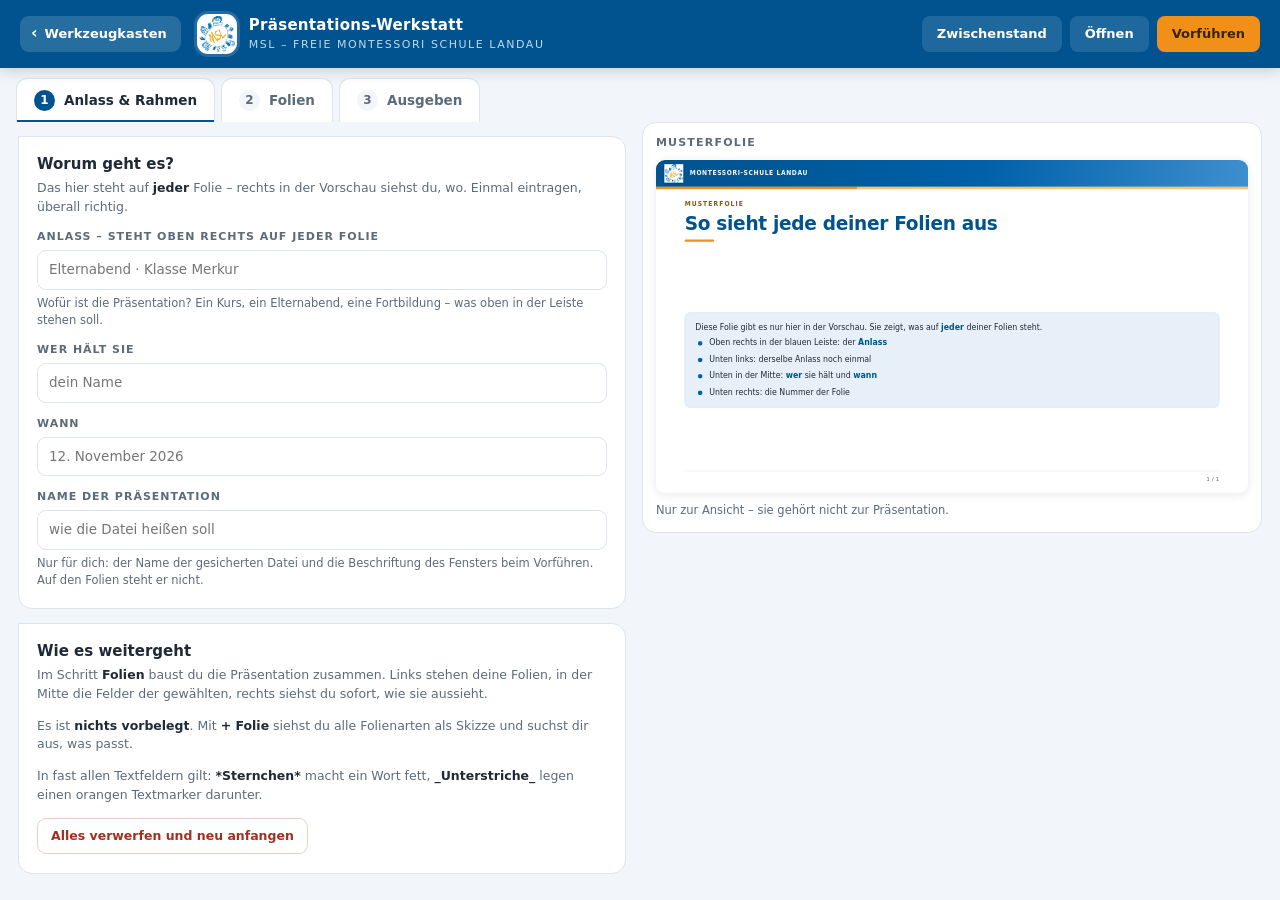
==== commit 7c1a80dd: "Platzhalter: Klasse Merkur statt 8b Die Klassen der MSL heissen nicht 8b. Ein Platzhalter soll zeige" ====
--- a/dienste/praesentation/index.html
+++ b/dienste/praesentation/index.html
@@ -73,7 +73,7 @@
         </p>
         <div class="feld">
           <label for="r-anlass">Anlass &ndash; steht oben rechts auf jeder Folie</label>
-          <input type="text" id="r-anlass" placeholder="Elternabend &middot; Klasse 8b">
+          <input type="text" id="r-anlass" placeholder="Elternabend &middot; Klasse Merkur">
           <p class="hinweis klein">
             Wofür ist die Präsentation? Ein Kurs, ein Elternabend, eine
             Fortbildung &ndash; was oben in der Leiste stehen soll.
--- a/dienste/praesentation/app.css
+++ b/dienste/praesentation/app.css
@@ -420,6 +420,47 @@
   body{ background:#fff; }
   .folienrahmen{ break-after:page; page-break-after:always; overflow:hidden; }
   .folienrahmen:last-child{ break-after:auto; page-break-after:auto; }
+}
+
+/* ---------- Wenn ein FINGER bedient ------------------------------
+
+   Das hängt am Eingabegerät und ausdrücklich NICHT an der Breite.
+   Sonst bekäme das 1024 px breite iPad quer die Mausgrößen – und
+   dort sind die Finger dieselben wie auf einem schmalen Gerät.
+
+   Zwei Dinge sind hier nicht Bequemlichkeit, sondern notwendig:
+
+   1. Eingabefelder auf 16 px. UNTER 16 px zoomt iOS beim Antippen
+      eines Feldes von selbst in die Seite hinein, und man sitzt in
+      einer verrutschten Ansicht. Das ist keine Einstellung, die
+      sich abschalten ließe.
+   2. Die kleinen Griffe zum Umsortieren sind 19 × 14 px groß –
+      mit der Maus genau richtig, mit dem Finger nicht zu treffen.
+      Empfohlen sind rund 44 px.                                 */
+@media (pointer:coarse){
+  .knoepfe button, .knoepfe select{ padding:12px 16px; font-size:14px; }
+  .schritte button{ padding:14px 18px; font-size:14px; }
+  .werkzeuge button,
+  button.werkzeug-haupt, button.werkzeug-warn,
+  .bildknoepfe button{ padding:12px 16px; font-size:14px; }
+  button.gross{ padding:14px 20px; font-size:15px; }
+
+  /* Alles, worin getippt wird: mindestens 16 px. */
+  .feld input[type=text], .feld textarea, .feld select{ font-size:16px; padding:11px 12px; }
+  .haken input{ width:22px; height:22px; }
+
+  /* Zum Anfassen groß genug. */
+  .folienliste li{ padding:10px 8px 10px 11px; }
+  .folienliste .griffe{ gap:4px; }
+  .folienliste .griffe button{ width:40px; height:30px; font-size:13px; }
+  .kartenkopf{ padding:10px 10px 10px 12px; }
+  .kartenkopf .griffe button{ width:40px; height:40px; font-size:14px; }
+  .galeriekopf button{ width:44px; height:44px; font-size:22px; }
+  .pdfkachel{ padding:10px; }
+
+  /* Die Folienliste einspaltig: breitere Karten, damit der Daumen
+     nicht zwischen zwei Folien landet.                          */
+  .folienliste li{ min-height:52px; }
 }
 
 /* ---------- Schmalere Fenster ------------------------------------
